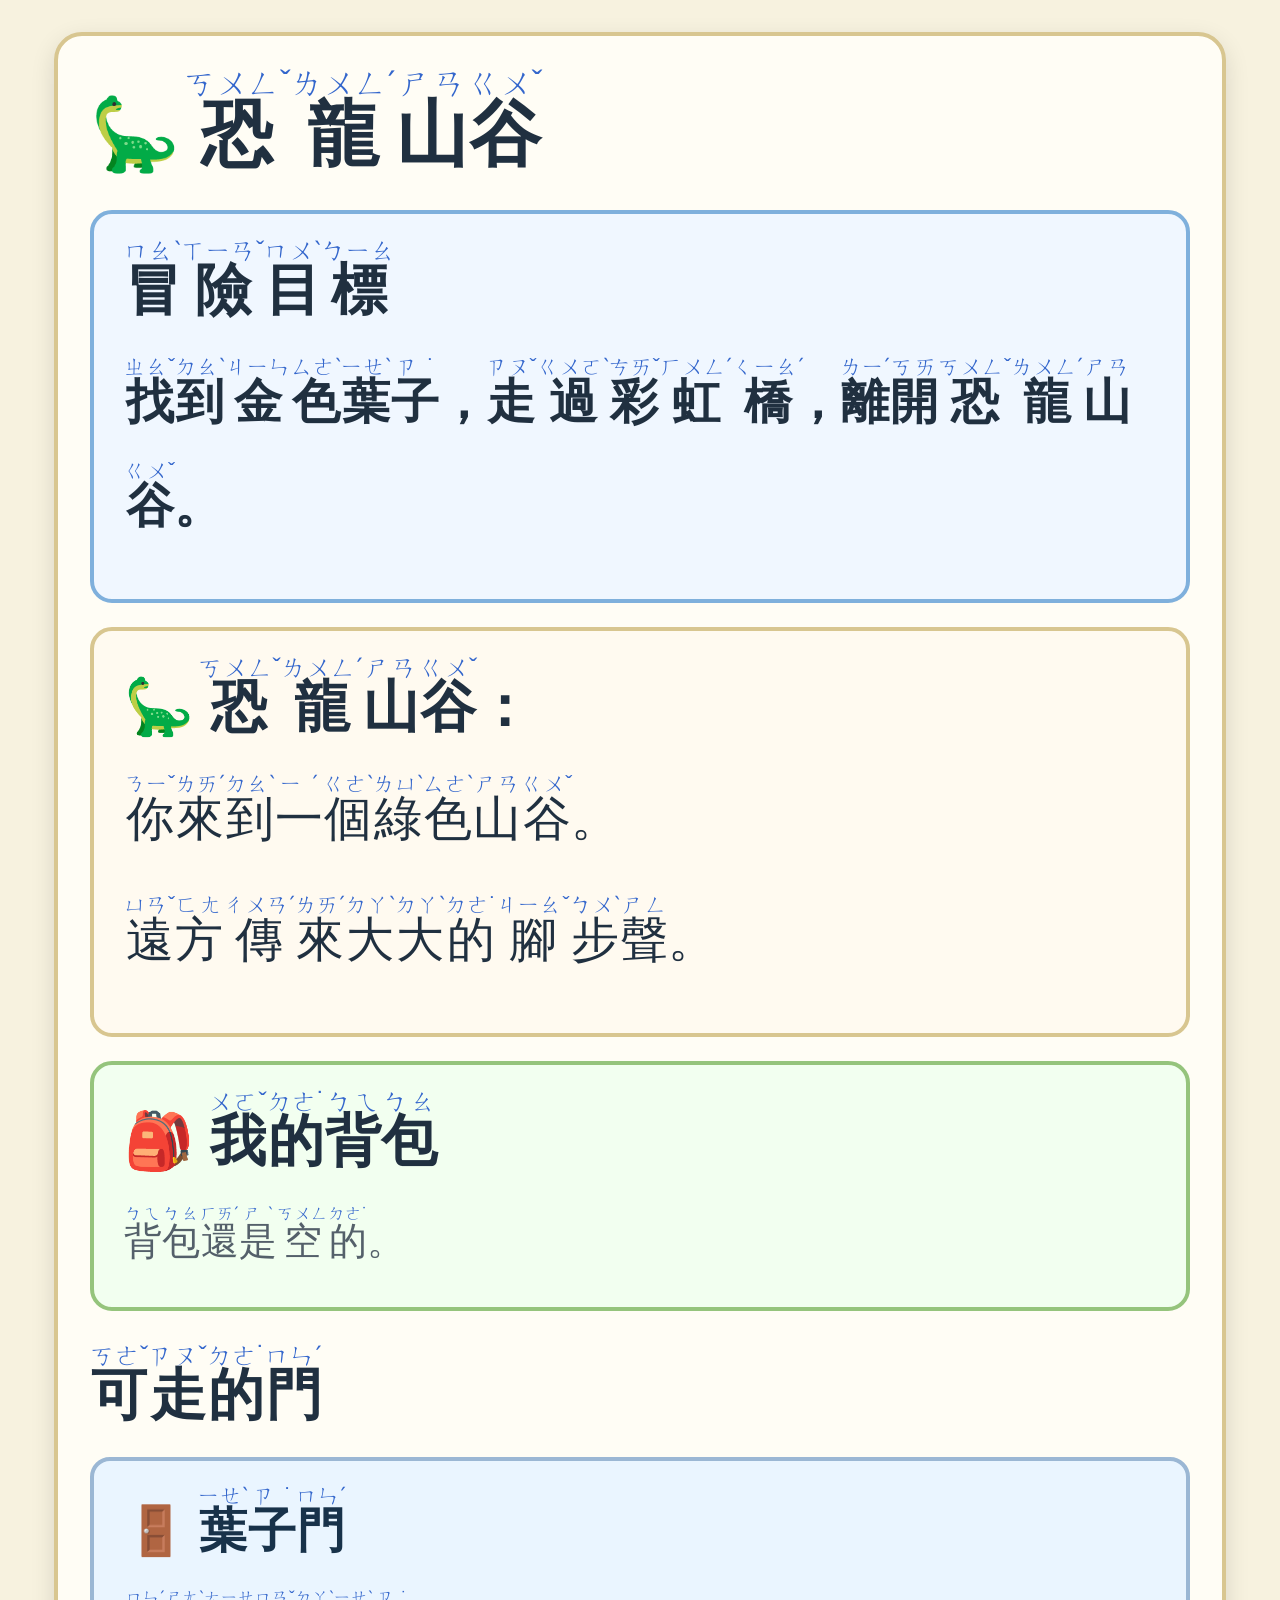
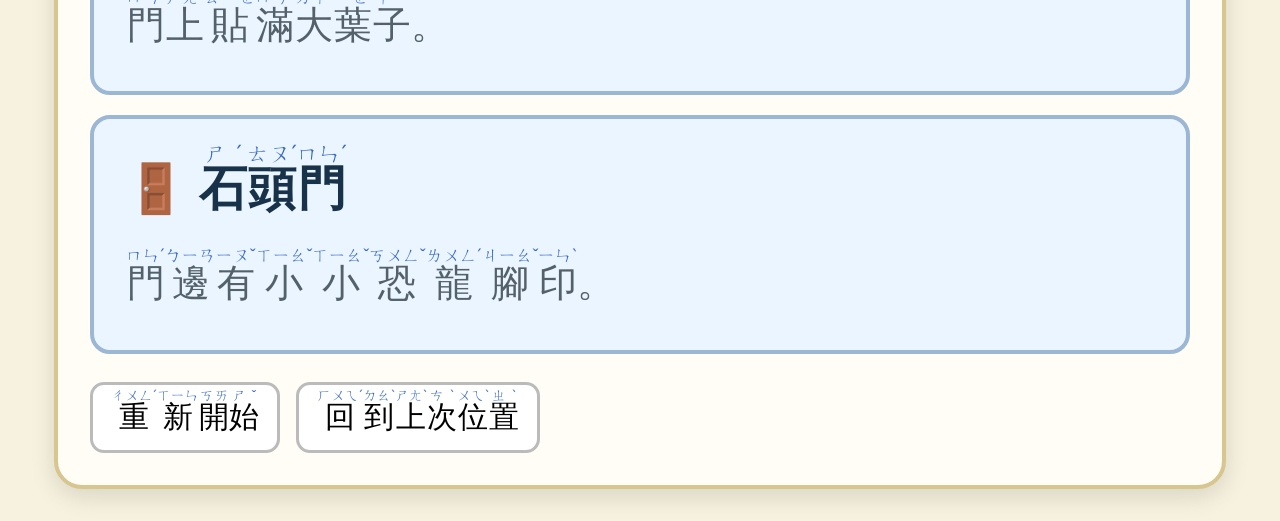
==== index.html @ f0348913 "Add first version of story book" ====
<!doctype html>
<html lang="zh-Hant-TW">
<head>
  <meta charset="utf-8">
  <meta name="viewport" content="width=device-width, initial-scale=1">
  <title>兒童注音冒險故事</title>
  <link rel="stylesheet" href="style.css">
</head>
<body>
  <main id="app" class="page" aria-live="polite"></main>
  <script src="story.js"></script>
  <script src="engine.js"></script>
</body>
</html>
---- style.css ----
:root {
  --bg: #f7f2df;
  --paper: #fffdf5;
  --border: #d8c690;
  --text: #203040;
  --door-bg: #eaf5ff;
  --door-border: #9bb7d4;
  --back-bg: #fff0d8;
  --back-border: #d9a85c;
  --rt: #3366cc;
}

html, body {
  margin: 0;
  padding: 0;
  min-height: 100%;
}

body {
  font-family: "Noto Sans TC", "Microsoft JhengHei", "PingFang TC", sans-serif;
  font-size: 48px;
  line-height: 2.15;
  background: var(--bg);
  color: var(--text);
  padding: 32px;
  box-sizing: border-box;
}

.page {
  max-width: 1100px;
  margin: 0 auto;
  background: var(--paper);
  border: 4px solid var(--border);
  border-radius: 28px;
  padding: 32px;
  box-shadow: 0 8px 24px rgba(0,0,0,.12);
}

h1 {
  font-size: 72px;
  line-height: 1.45;
  margin: 0 0 20px;
}

h2 {
  font-size: 56px;
  line-height: 1.5;
  margin: 32px 0 12px;
}

p {
  margin: 18px 0;
}

ruby {
  ruby-position: over;
}

rt {
  font-size: .45em;
  color: var(--rt);
  font-weight: 500;
  line-height: 1;
}

.door {
  display: block;
  font-size: 48px;
  line-height: 1.9;
  padding: 24px 32px;
  margin: 20px 0;
  border: 4px solid var(--door-border);
  border-radius: 20px;
  background: var(--door-bg);
  color: #18324a;
  text-decoration: none;
  cursor: pointer;
}

.door strong {
  font-weight: 700;
}

.door:hover,
.door:focus {
  outline: 6px solid rgba(60, 120, 180, .25);
}

.back {
  background: var(--back-bg);
  border-color: var(--back-border);
}

.small {
  font-size: 38px;
  color: #54606a;
}

.toolbar {
  display: flex;
  gap: 16px;
  flex-wrap: wrap;
  margin-top: 28px;
}

.tool-button {
  font-size: 30px;
  padding: 12px 18px;
  border-radius: 14px;
  border: 3px solid #bbb;
  background: #fff;
  cursor: pointer;
}

.ending {
  font-size: 54px;
  font-weight: 700;
  color: #7a4f00;
}

@media (max-width: 700px) {
  body {
    font-size: 34px;
    padding: 14px;
  }
  .page {
    padding: 20px;
    border-radius: 20px;
  }
  h1 {
    font-size: 48px;
  }
  h2 {
    font-size: 40px;
  }
  .door {
    font-size: 34px;
    padding: 18px 20px;
  }
  .small {
    font-size: 28px;
  }
}


.content-box {
  border: 4px solid #d8c690;
  border-radius: 22px;
  padding: 24px 30px;
  margin: 24px 0;
  background: #fffaf0;
}

.content-box h2 {
  margin-top: 0;
}

.description-box {
  background: #fffaf0;
  border-color: #d8c690;
}

.bag-box {
  background: #f2fff0;
  border-color: #95c47c;
}

.bag-box p {
  margin-bottom: 0;
}


.content-box {
  border: 4px solid #d8c690;
  border-radius: 22px;
  padding: 24px 30px;
  margin: 24px 0;
  background: #fffaf0;
}

.content-box h2 {
  margin-top: 0;
}

.description-box {
  background: #fffaf0;
  border-color: #d8c690;
}

.bag-box {
  background: #f2fff0;
  border-color: #95c47c;
}

.bag-box p {
  margin-bottom: 0;
}

.content-box {
  border: 4px solid #d8c690;
  border-radius: 22px;
  padding: 24px 30px;
  margin: 24px 0;
  background: #fffaf0;
}

.content-box h2 {
  margin-top: 0;
}

.description-box {
  background: #fffaf0;
  border-color: #d8c690;
}

.goal-box {
  background: #f0f7ff;
  border-color: #7fb0dc;
}

.goal-box p {
  font-weight: 700;
}

.bag-box {
  background: #f2fff0;
  border-color: #95c47c;
}

.bag-box p {
  margin-bottom: 0;
}
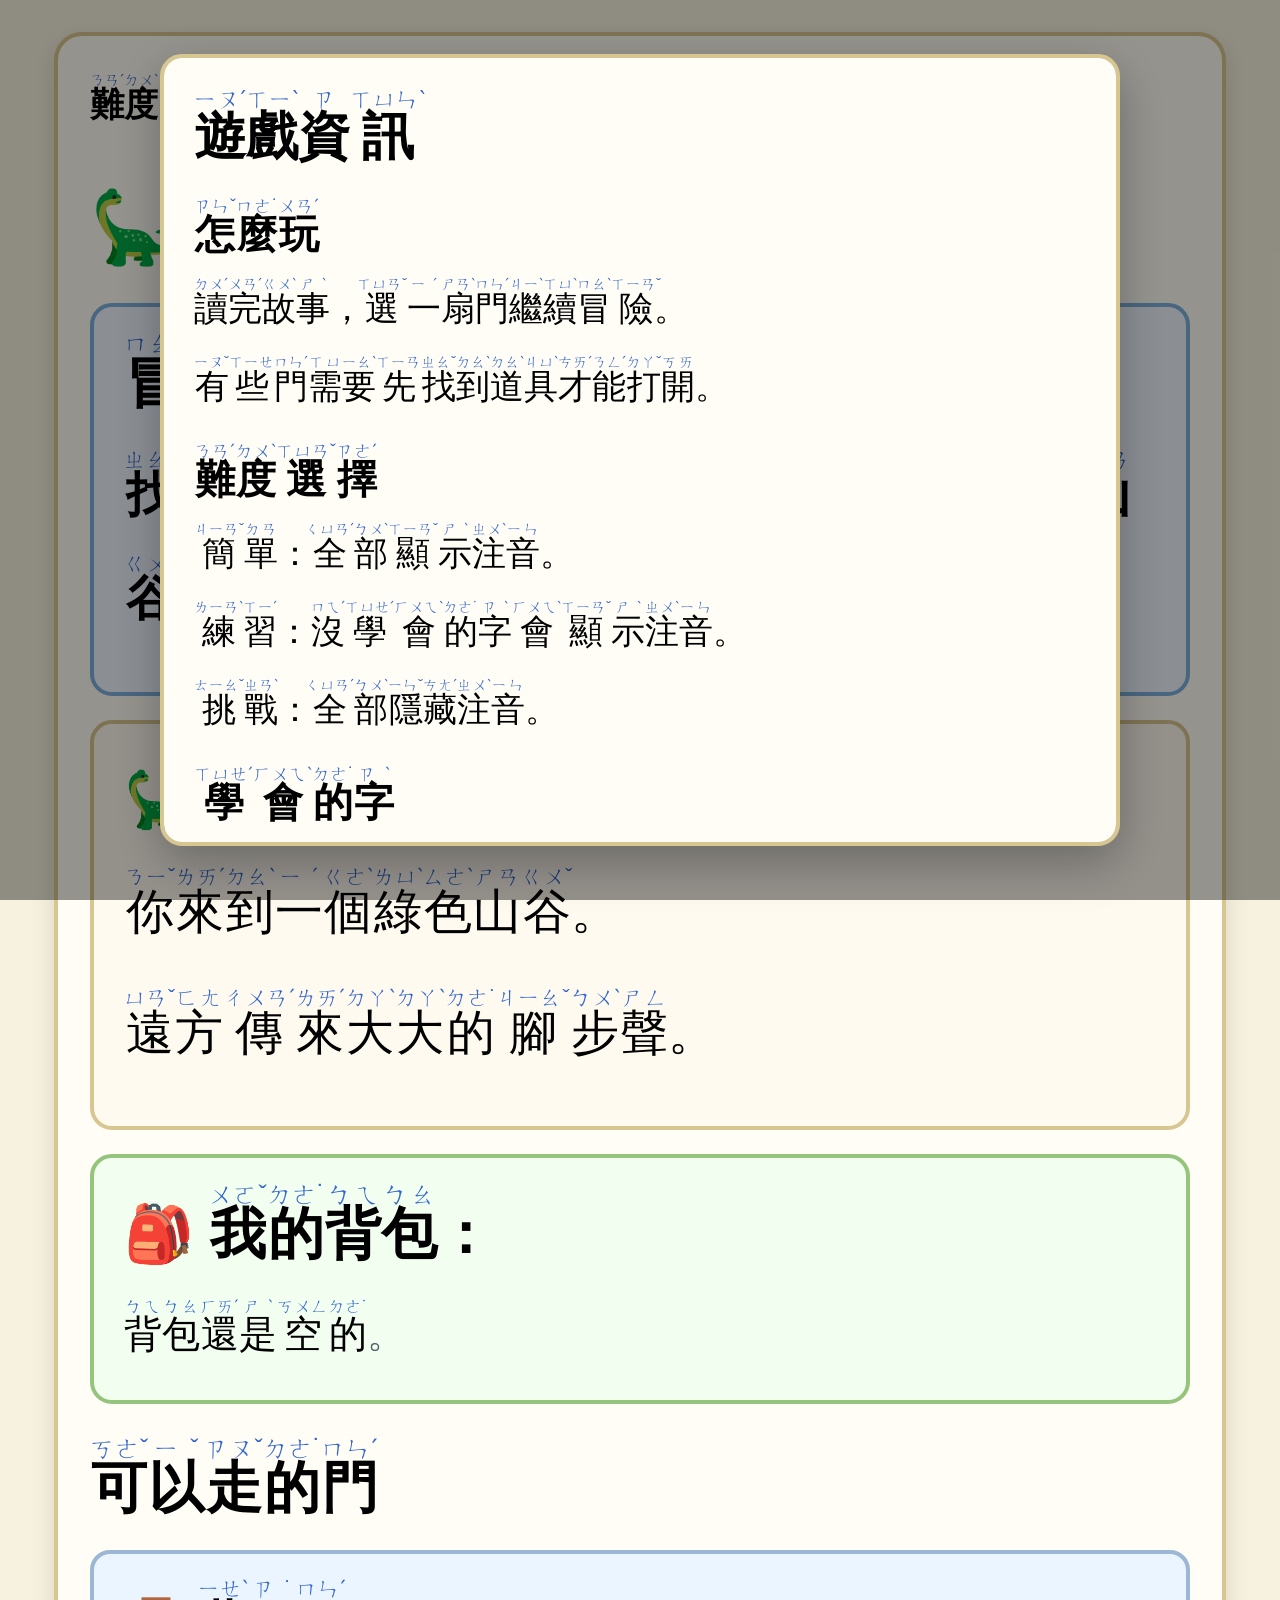
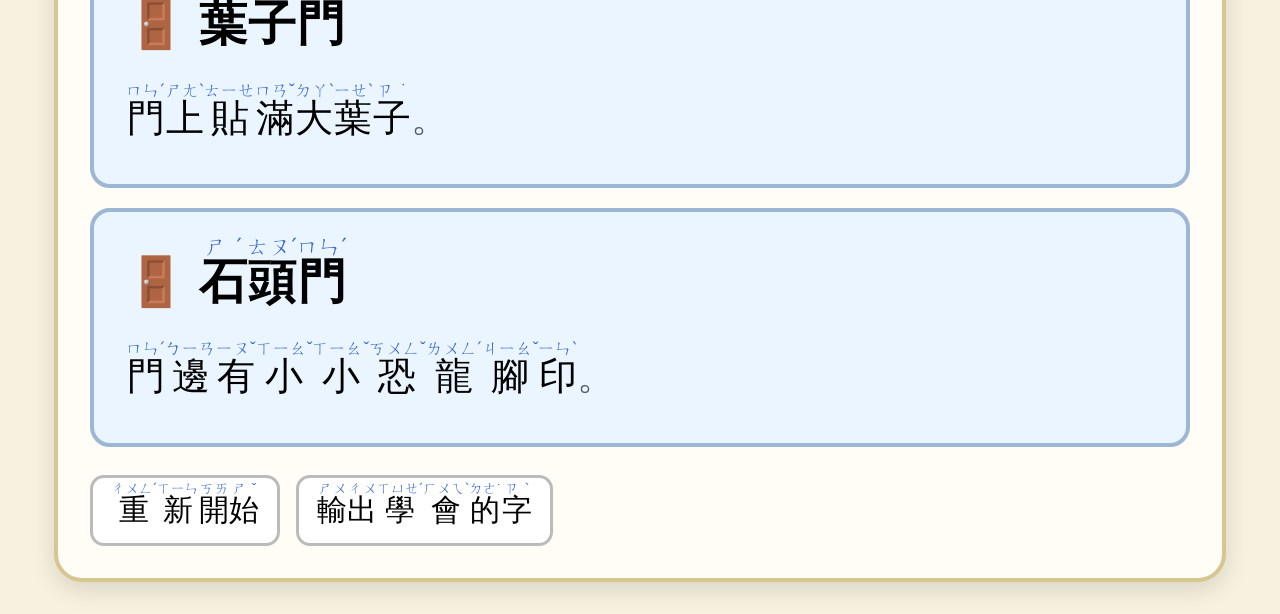
==== commit 2bc7f315: "Add game info" ====
--- a/index.html
+++ b/index.html
@@ -9,6 +9,7 @@
 <body>
   <main id="app" class="page" aria-live="polite"></main>
   <script src="story.js"></script>
+  <script src="game-info.js"></script>
   <script src="engine.js"></script>
 </body>
 </html>
--- a/style.css
+++ b/style.css
@@ -3,7 +3,7 @@
   --bg: #f7f2df;
   --paper: #fffdf5;
   --border: #d8c690;
-  --text: #203040;
+  --text: #000;
   --door-bg: #eaf5ff;
   --door-border: #9bb7d4;
   --back-bg: #fff0d8;
@@ -113,6 +113,91 @@
   cursor: pointer;
 }
 
+.page-header {
+  margin-bottom: 20px;
+}
+
+.difficulty-control {
+  display: flex;
+  align-items: center;
+  gap: 12px;
+  flex-wrap: wrap;
+  margin: 0;
+}
+
+.difficulty-label {
+  font-size: 34px;
+  font-weight: 700;
+}
+
+.difficulty-button.active {
+  border-color: #146b3a;
+  background: #e7f7ed;
+  color: #146b3a;
+  font-weight: 700;
+}
+
+.primary-button {
+  border-color: #146b3a;
+  background: #146b3a;
+  color: #fff;
+}
+
+.game-info-overlay {
+  position: fixed;
+  inset: 0;
+  z-index: 20;
+  display: flex;
+  align-items: center;
+  justify-content: center;
+  padding: 24px;
+  background: rgba(0, 0, 0, .42);
+  box-sizing: border-box;
+}
+
+.game-info-dialog {
+  width: min(960px, 100%);
+  max-height: min(88vh, 980px);
+  overflow: auto;
+  box-sizing: border-box;
+  padding: 30px;
+  border: 4px solid var(--border);
+  border-radius: 22px;
+  background: var(--paper);
+  box-shadow: 0 16px 48px rgba(0, 0, 0, .28);
+}
+
+.game-info-dialog h2 {
+  margin-top: 0;
+  font-size: 52px;
+}
+
+.game-info-section {
+  margin: 22px 0;
+}
+
+.game-info-section h3 {
+  margin: 0 0 8px;
+  font-size: 40px;
+  line-height: 1.5;
+}
+
+.game-info-section p {
+  margin: 10px 0;
+  font-size: 34px;
+  line-height: 2;
+}
+
+.game-info-dialog .difficulty-control {
+  margin-top: 24px;
+}
+
+.game-info-actions {
+  display: flex;
+  justify-content: flex-end;
+  margin-top: 24px;
+}
+
 .ending {
   font-size: 54px;
   font-weight: 700;
@@ -140,6 +225,34 @@
   }
   .small {
     font-size: 28px;
+  }
+  .difficulty-label,
+  .tool-button {
+    font-size: 26px;
+  }
+  .game-info-overlay {
+    align-items: stretch;
+    padding: 10px;
+  }
+  .game-info-dialog {
+    max-height: none;
+    padding: 18px;
+    border-radius: 18px;
+  }
+  .game-info-dialog h2 {
+    font-size: 40px;
+  }
+  .game-info-section h3 {
+    font-size: 32px;
+  }
+  .game-info-section p {
+    font-size: 28px;
+  }
+  .game-info-actions {
+    justify-content: stretch;
+  }
+  .game-info-actions .tool-button {
+    width: 100%;
   }
 }
 
@@ -170,6 +283,26 @@
   margin-bottom: 0;
 }
 
+.story-text {
+  color: var(--text);
+  border-radius: 6px;
+  transition: background-color .15s ease, color .15s ease;
+}
+
+.learnable-text {
+  cursor: pointer;
+}
+
+.learnable-text:hover {
+  background: rgba(31, 122, 68, .12);
+}
+
+.learned-text,
+.learned-text rt {
+  color: #146b3a;
+  font-weight: 700;
+}
+
 
 .content-box {
   border: 4px solid #d8c690;
@@ -231,4 +364,3 @@
 .bag-box p {
   margin-bottom: 0;
 }
-
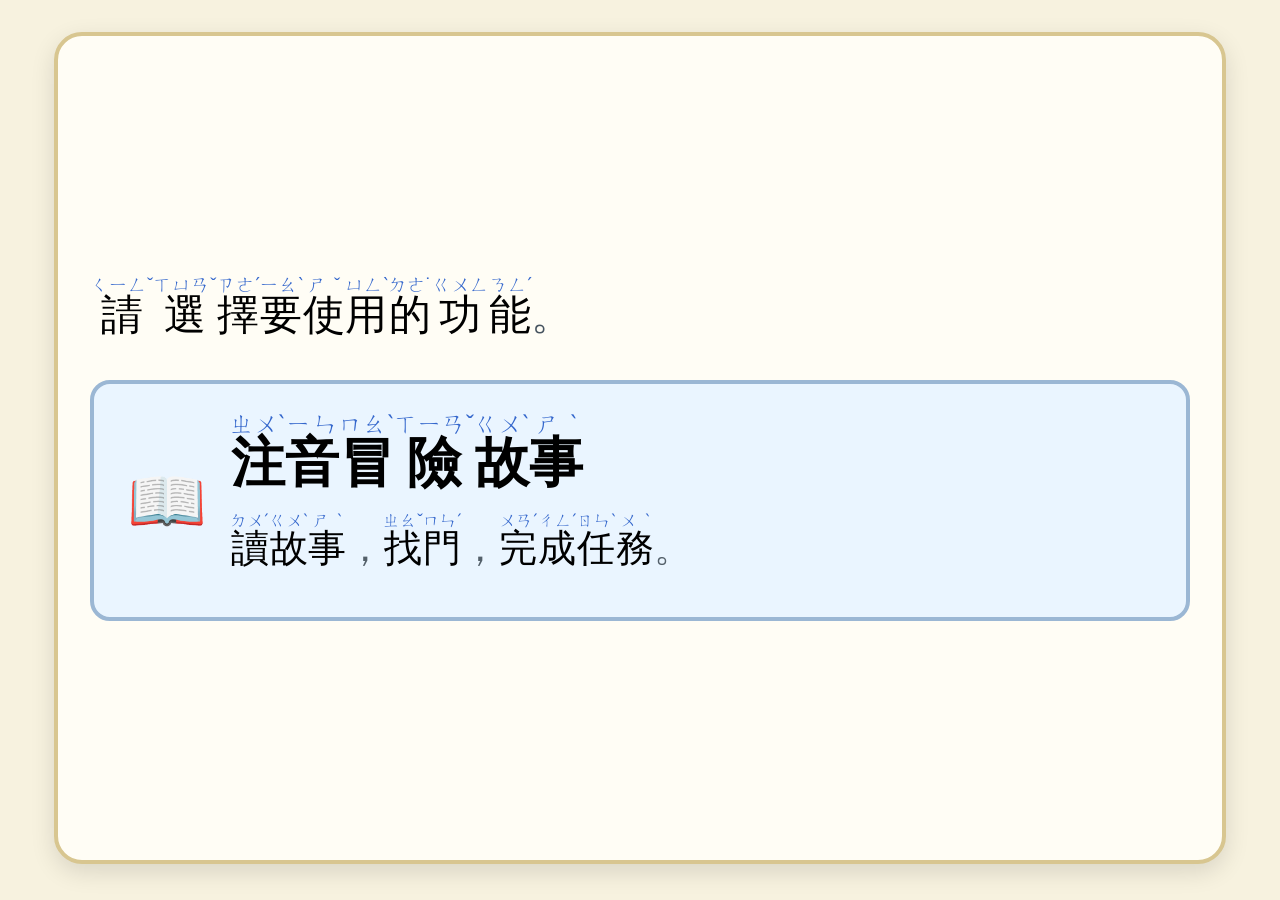
==== commit 1a0b69b5: "move advanture game as a sub feature" ====
--- a/index.html
+++ b/index.html
@@ -3,7 +3,7 @@
 <head>
   <meta charset="utf-8">
   <meta name="viewport" content="width=device-width, initial-scale=1">
-  <title>兒童注音冒險故事</title>
+  <title>兒童學習遊戲</title>
   <link rel="stylesheet" href="style.css">
 </head>
 <body>
--- a/style.css
+++ b/style.css
@@ -113,6 +113,60 @@
   cursor: pointer;
 }
 
+.home-screen {
+  min-height: min(760px, calc(100vh - 140px));
+  display: flex;
+  flex-direction: column;
+  justify-content: center;
+}
+
+.home-subtitle {
+  margin: 0 0 28px;
+  font-size: 42px;
+  line-height: 1.8;
+  color: #46535f;
+}
+
+.game-menu {
+  display: grid;
+  gap: 18px;
+}
+
+.game-entry {
+  display: flex;
+  align-items: center;
+  gap: 22px;
+  padding: 28px 32px;
+  border: 4px solid var(--door-border);
+  border-radius: 20px;
+  background: var(--door-bg);
+  color: #18324a;
+  text-decoration: none;
+  cursor: pointer;
+}
+
+.game-entry:hover,
+.game-entry:focus {
+  outline: 6px solid rgba(60, 120, 180, .25);
+}
+
+.game-entry-icon {
+  flex: 0 0 82px;
+  font-size: 64px;
+  line-height: 1;
+  text-align: center;
+}
+
+.game-entry-copy {
+  display: grid;
+  gap: 6px;
+}
+
+.game-entry-copy strong {
+  font-size: 54px;
+  line-height: 1.45;
+}
+
 .page-header {
   margin-bottom: 20px;
 }
@@ -223,6 +277,24 @@
     font-size: 34px;
     padding: 18px 20px;
   }
+  .home-screen {
+    min-height: calc(100vh - 84px);
+  }
+  .home-subtitle {
+    font-size: 30px;
+  }
+  .game-entry {
+    align-items: flex-start;
+    gap: 14px;
+    padding: 20px;
+  }
+  .game-entry-icon {
+    flex-basis: 48px;
+    font-size: 40px;
+  }
+  .game-entry-copy strong {
+    font-size: 36px;
+  }
   .small {
     font-size: 28px;
   }
@@ -297,6 +369,10 @@
   background: rgba(31, 122, 68, .12);
 }
 
+.zhuyin-hidden rt {
+  display: none;
+}
+
 .learned-text,
 .learned-text rt {
   color: #146b3a;
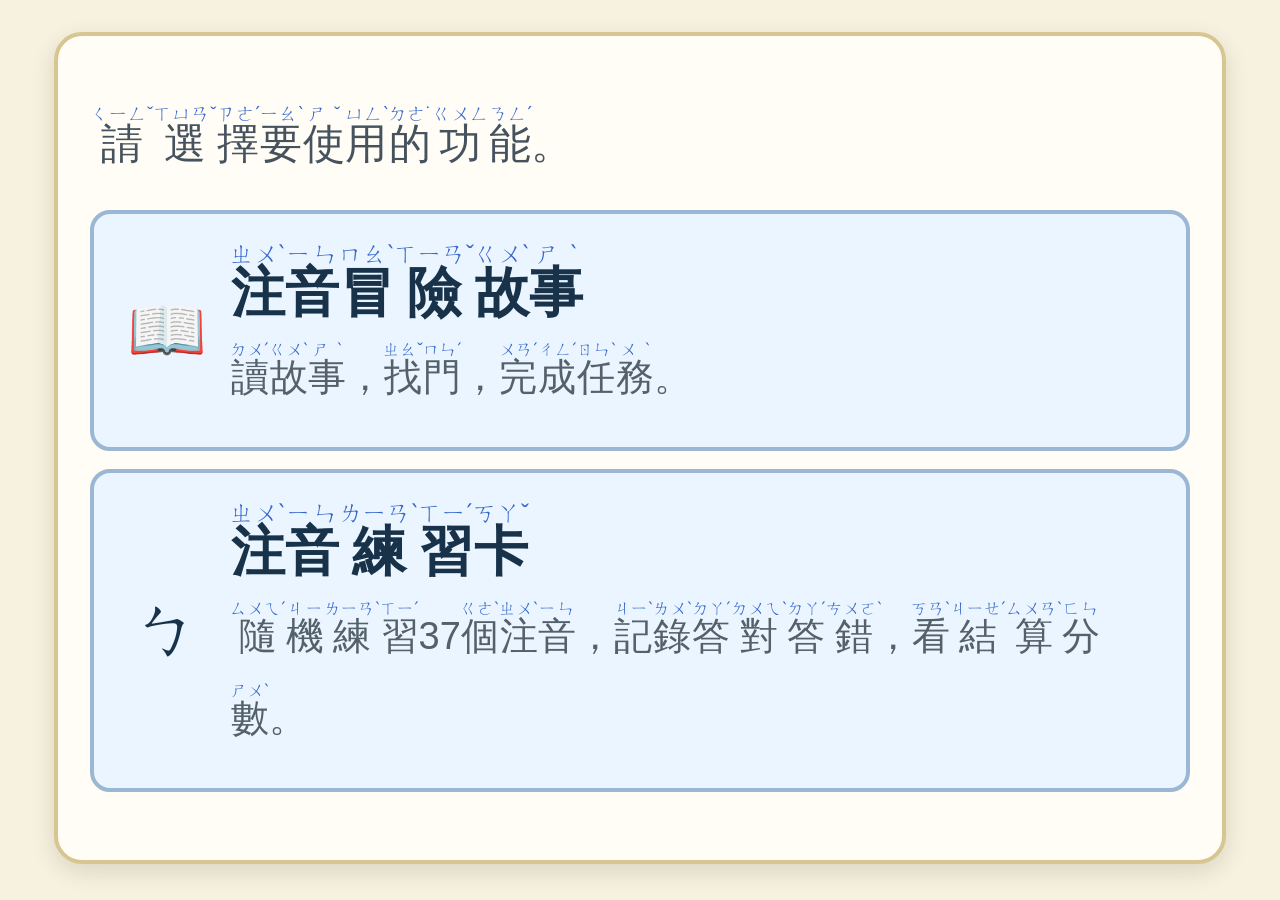
==== commit 53fdbfaf: "move advanture feature into dedicated folder" ====
--- a/index.html
+++ b/index.html
@@ -7,9 +7,28 @@
   <link rel="stylesheet" href="style.css">
 </head>
 <body>
-  <main id="app" class="page" aria-live="polite"></main>
-  <script src="story.js"></script>
-  <script src="game-info.js"></script>
-  <script src="engine.js"></script>
+  <main class="page" aria-label="功能選單">
+    <section class="home-screen">
+      <p class="home-subtitle">
+        <ruby>請<rt>ㄑㄧㄥˇ</rt></ruby><ruby>選<rt>ㄒㄩㄢˇ</rt></ruby><ruby>擇<rt>ㄗㄜˊ</rt></ruby><ruby>要<rt>ㄧㄠˋ</rt></ruby><ruby>使<rt>ㄕˇ</rt></ruby><ruby>用<rt>ㄩㄥˋ</rt></ruby><ruby>的<rt>ㄉㄜ˙</rt></ruby><ruby>功<rt>ㄍㄨㄥ</rt></ruby><ruby>能<rt>ㄋㄥˊ</rt></ruby>。
+      </p>
+      <div class="game-menu">
+        <a class="game-entry" href="ZhuyinAdventure/index.html">
+          <span class="game-entry-icon" aria-hidden="true">📖</span>
+          <span class="game-entry-copy">
+            <strong><ruby>注<rt>ㄓㄨˋ</rt></ruby><ruby>音<rt>ㄧㄣ</rt></ruby><ruby>冒<rt>ㄇㄠˋ</rt></ruby><ruby>險<rt>ㄒㄧㄢˇ</rt></ruby><ruby>故<rt>ㄍㄨˋ</rt></ruby><ruby>事<rt>ㄕˋ</rt></ruby></strong>
+            <span class="small"><ruby>讀<rt>ㄉㄨˊ</rt></ruby><ruby>故<rt>ㄍㄨˋ</rt></ruby><ruby>事<rt>ㄕˋ</rt></ruby>，<ruby>找<rt>ㄓㄠˇ</rt></ruby><ruby>門<rt>ㄇㄣˊ</rt></ruby>，<ruby>完<rt>ㄨㄢˊ</rt></ruby><ruby>成<rt>ㄔㄥˊ</rt></ruby><ruby>任<rt>ㄖㄣˋ</rt></ruby><ruby>務<rt>ㄨˋ</rt></ruby>。</span>
+          </span>
+        </a>
+        <a class="game-entry" href="ZhuYingFlashCard/index.html">
+          <span class="game-entry-icon" aria-hidden="true">ㄅ</span>
+          <span class="game-entry-copy">
+            <strong><ruby>注<rt>ㄓㄨˋ</rt></ruby><ruby>音<rt>ㄧㄣ</rt></ruby><ruby>練<rt>ㄌㄧㄢˋ</rt></ruby><ruby>習<rt>ㄒㄧˊ</rt></ruby><ruby>卡<rt>ㄎㄚˇ</rt></ruby></strong>
+            <span class="small"><ruby>隨<rt>ㄙㄨㄟˊ</rt></ruby><ruby>機<rt>ㄐㄧ</rt></ruby><ruby>練<rt>ㄌㄧㄢˋ</rt></ruby><ruby>習<rt>ㄒㄧˊ</rt></ruby>37<ruby>個<rt>ㄍㄜˋ</rt></ruby><ruby>注<rt>ㄓㄨˋ</rt></ruby><ruby>音<rt>ㄧㄣ</rt></ruby>，<ruby>記<rt>ㄐㄧˋ</rt></ruby><ruby>錄<rt>ㄌㄨˋ</rt></ruby><ruby>答<rt>ㄉㄚˊ</rt></ruby><ruby>對<rt>ㄉㄨㄟˋ</rt></ruby><ruby>答<rt>ㄉㄚˊ</rt></ruby><ruby>錯<rt>ㄘㄨㄛˋ</rt></ruby>，<ruby>看<rt>ㄎㄢˋ</rt></ruby><ruby>結<rt>ㄐㄧㄝˊ</rt></ruby><ruby>算<rt>ㄙㄨㄢˋ</rt></ruby><ruby>分<rt>ㄈㄣ</rt></ruby><ruby>數<rt>ㄕㄨˋ</rt></ruby>。</span>
+          </span>
+        </a>
+      </div>
+    </section>
+  </main>
 </body>
 </html>
--- a/style.css
+++ b/style.css
@@ -1,56 +1,38 @@
-
 :root {
   --bg: #f7f2df;
   --paper: #fffdf5;
   --border: #d8c690;
   --text: #000;
-  --door-bg: #eaf5ff;
-  --door-border: #9bb7d4;
-  --back-bg: #fff0d8;
-  --back-border: #d9a85c;
+  --entry-bg: #eaf5ff;
+  --entry-border: #9bb7d4;
   --rt: #3366cc;
 }
 
-html, body {
+html,
+body {
   margin: 0;
   padding: 0;
   min-height: 100%;
 }
 
 body {
+  box-sizing: border-box;
+  padding: 32px;
+  background: var(--bg);
+  color: var(--text);
   font-family: "Noto Sans TC", "Microsoft JhengHei", "PingFang TC", sans-serif;
   font-size: 48px;
   line-height: 2.15;
-  background: var(--bg);
-  color: var(--text);
-  padding: 32px;
-  box-sizing: border-box;
 }
 
 .page {
   max-width: 1100px;
   margin: 0 auto;
-  background: var(--paper);
+  padding: 32px;
   border: 4px solid var(--border);
   border-radius: 28px;
-  padding: 32px;
-  box-shadow: 0 8px 24px rgba(0,0,0,.12);
-}
-
-h1 {
-  font-size: 72px;
-  line-height: 1.45;
-  margin: 0 0 20px;
-}
-
-h2 {
-  font-size: 56px;
-  line-height: 1.5;
-  margin: 32px 0 12px;
-}
-
-p {
-  margin: 18px 0;
+  background: var(--paper);
+  box-shadow: 0 8px 24px rgba(0, 0, 0, .12);
 }
 
 ruby {
@@ -58,59 +40,10 @@
 }
 
 rt {
+  color: var(--rt);
   font-size: .45em;
-  color: var(--rt);
   font-weight: 500;
   line-height: 1;
-}
-
-.door {
-  display: block;
-  font-size: 48px;
-  line-height: 1.9;
-  padding: 24px 32px;
-  margin: 20px 0;
-  border: 4px solid var(--door-border);
-  border-radius: 20px;
-  background: var(--door-bg);
-  color: #18324a;
-  text-decoration: none;
-  cursor: pointer;
-}
-
-.door strong {
-  font-weight: 700;
-}
-
-.door:hover,
-.door:focus {
-  outline: 6px solid rgba(60, 120, 180, .25);
-}
-
-.back {
-  background: var(--back-bg);
-  border-color: var(--back-border);
-}
-
-.small {
-  font-size: 38px;
-  color: #54606a;
-}
-
-.toolbar {
-  display: flex;
-  gap: 16px;
-  flex-wrap: wrap;
-  margin-top: 28px;
-}
-
-.tool-button {
-  font-size: 30px;
-  padding: 12px 18px;
-  border-radius: 14px;
-  border: 3px solid #bbb;
-  background: #fff;
-  cursor: pointer;
 }
 
 .home-screen {
@@ -122,9 +55,9 @@
 
 .home-subtitle {
   margin: 0 0 28px;
+  color: #46535f;
   font-size: 42px;
   line-height: 1.8;
-  color: #46535f;
 }
 
 .game-menu {
@@ -137,9 +70,9 @@
   align-items: center;
   gap: 22px;
   padding: 28px 32px;
-  border: 4px solid var(--door-border);
+  border: 4px solid var(--entry-border);
   border-radius: 20px;
-  background: var(--door-bg);
+  background: var(--entry-bg);
   color: #18324a;
   text-decoration: none;
   cursor: pointer;
@@ -167,276 +100,46 @@
   line-height: 1.45;
 }
 
-.page-header {
-  margin-bottom: 20px;
-}
-
-.difficulty-control {
-  display: flex;
-  align-items: center;
-  gap: 12px;
-  flex-wrap: wrap;
-  margin: 0;
-}
-
-.difficulty-label {
-  font-size: 34px;
-  font-weight: 700;
-}
-
-.difficulty-button.active {
-  border-color: #146b3a;
-  background: #e7f7ed;
-  color: #146b3a;
-  font-weight: 700;
-}
-
-.primary-button {
-  border-color: #146b3a;
-  background: #146b3a;
-  color: #fff;
-}
-
-.game-info-overlay {
-  position: fixed;
-  inset: 0;
-  z-index: 20;
-  display: flex;
-  align-items: center;
-  justify-content: center;
-  padding: 24px;
-  background: rgba(0, 0, 0, .42);
-  box-sizing: border-box;
-}
-
-.game-info-dialog {
-  width: min(960px, 100%);
-  max-height: min(88vh, 980px);
-  overflow: auto;
-  box-sizing: border-box;
-  padding: 30px;
-  border: 4px solid var(--border);
-  border-radius: 22px;
-  background: var(--paper);
-  box-shadow: 0 16px 48px rgba(0, 0, 0, .28);
-}
-
-.game-info-dialog h2 {
-  margin-top: 0;
-  font-size: 52px;
-}
-
-.game-info-section {
-  margin: 22px 0;
-}
-
-.game-info-section h3 {
-  margin: 0 0 8px;
-  font-size: 40px;
-  line-height: 1.5;
-}
-
-.game-info-section p {
-  margin: 10px 0;
-  font-size: 34px;
-  line-height: 2;
-}
-
-.game-info-dialog .difficulty-control {
-  margin-top: 24px;
-}
-
-.game-info-actions {
-  display: flex;
-  justify-content: flex-end;
-  margin-top: 24px;
-}
-
-.ending {
-  font-size: 54px;
-  font-weight: 700;
-  color: #7a4f00;
+.small {
+  color: #54606a;
+  font-size: 38px;
 }
 
 @media (max-width: 700px) {
   body {
+    padding: 14px;
     font-size: 34px;
-    padding: 14px;
   }
+
   .page {
     padding: 20px;
     border-radius: 20px;
   }
-  h1 {
-    font-size: 48px;
-  }
-  h2 {
-    font-size: 40px;
-  }
-  .door {
-    font-size: 34px;
-    padding: 18px 20px;
-  }
+
   .home-screen {
     min-height: calc(100vh - 84px);
   }
+
   .home-subtitle {
     font-size: 30px;
   }
+
   .game-entry {
     align-items: flex-start;
     gap: 14px;
     padding: 20px;
   }
+
   .game-entry-icon {
     flex-basis: 48px;
     font-size: 40px;
   }
+
   .game-entry-copy strong {
     font-size: 36px;
   }
+
   .small {
     font-size: 28px;
   }
-  .difficulty-label,
-  .tool-button {
-    font-size: 26px;
-  }
-  .game-info-overlay {
-    align-items: stretch;
-    padding: 10px;
-  }
-  .game-info-dialog {
-    max-height: none;
-    padding: 18px;
-    border-radius: 18px;
-  }
-  .game-info-dialog h2 {
-    font-size: 40px;
-  }
-  .game-info-section h3 {
-    font-size: 32px;
-  }
-  .game-info-section p {
-    font-size: 28px;
-  }
-  .game-info-actions {
-    justify-content: stretch;
-  }
-  .game-info-actions .tool-button {
-    width: 100%;
-  }
 }
-
-
-.content-box {
-  border: 4px solid #d8c690;
-  border-radius: 22px;
-  padding: 24px 30px;
-  margin: 24px 0;
-  background: #fffaf0;
-}
-
-.content-box h2 {
-  margin-top: 0;
-}
-
-.description-box {
-  background: #fffaf0;
-  border-color: #d8c690;
-}
-
-.bag-box {
-  background: #f2fff0;
-  border-color: #95c47c;
-}
-
-.bag-box p {
-  margin-bottom: 0;
-}
-
-.story-text {
-  color: var(--text);
-  border-radius: 6px;
-  transition: background-color .15s ease, color .15s ease;
-}
-
-.learnable-text {
-  cursor: pointer;
-}
-
-.learnable-text:hover {
-  background: rgba(31, 122, 68, .12);
-}
-
-.zhuyin-hidden rt {
-  display: none;
-}
-
-.learned-text,
-.learned-text rt {
-  color: #146b3a;
-  font-weight: 700;
-}
-
-
-.content-box {
-  border: 4px solid #d8c690;
-  border-radius: 22px;
-  padding: 24px 30px;
-  margin: 24px 0;
-  background: #fffaf0;
-}
-
-.content-box h2 {
-  margin-top: 0;
-}
-
-.description-box {
-  background: #fffaf0;
-  border-color: #d8c690;
-}
-
-.bag-box {
-  background: #f2fff0;
-  border-color: #95c47c;
-}
-
-.bag-box p {
-  margin-bottom: 0;
-}
-
-.content-box {
-  border: 4px solid #d8c690;
-  border-radius: 22px;
-  padding: 24px 30px;
-  margin: 24px 0;
-  background: #fffaf0;
-}
-
-.content-box h2 {
-  margin-top: 0;
-}
-
-.description-box {
-  background: #fffaf0;
-  border-color: #d8c690;
-}
-
-.goal-box {
-  background: #f0f7ff;
-  border-color: #7fb0dc;
-}
-
-.goal-box p {
-  font-weight: 700;
-}
-
-.bag-box {
-  background: #f2fff0;
-  border-color: #95c47c;
-}
-
-.bag-box p {
-  margin-bottom: 0;
-}
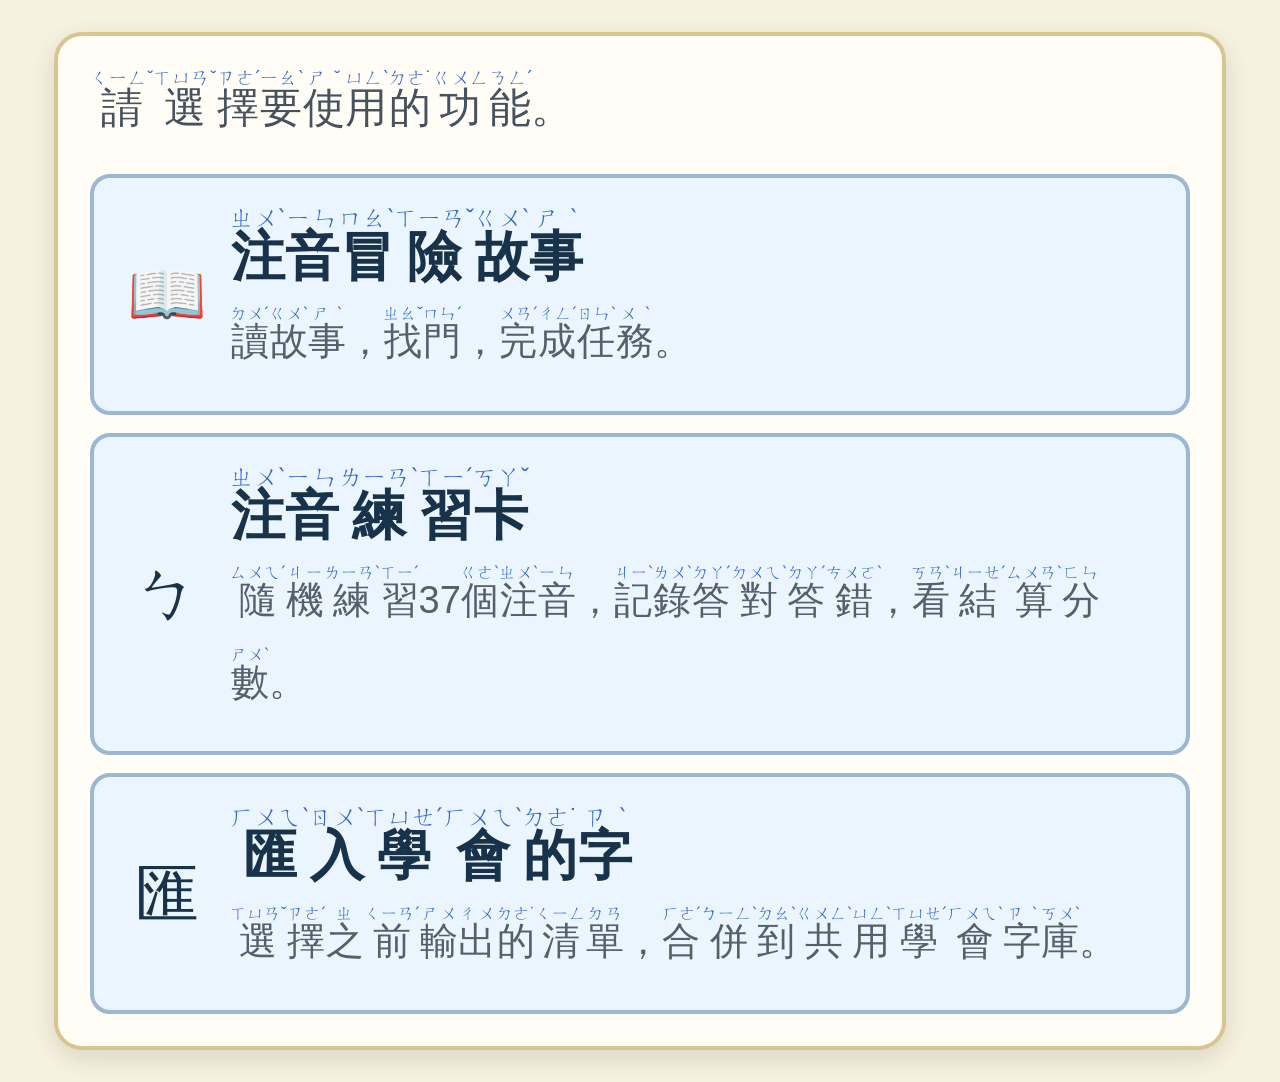
==== commit 8971437e: "add import learned text feature" ====
--- a/index.html
+++ b/index.html
@@ -27,8 +27,16 @@
             <span class="small"><ruby>隨<rt>ㄙㄨㄟˊ</rt></ruby><ruby>機<rt>ㄐㄧ</rt></ruby><ruby>練<rt>ㄌㄧㄢˋ</rt></ruby><ruby>習<rt>ㄒㄧˊ</rt></ruby>37<ruby>個<rt>ㄍㄜˋ</rt></ruby><ruby>注<rt>ㄓㄨˋ</rt></ruby><ruby>音<rt>ㄧㄣ</rt></ruby>，<ruby>記<rt>ㄐㄧˋ</rt></ruby><ruby>錄<rt>ㄌㄨˋ</rt></ruby><ruby>答<rt>ㄉㄚˊ</rt></ruby><ruby>對<rt>ㄉㄨㄟˋ</rt></ruby><ruby>答<rt>ㄉㄚˊ</rt></ruby><ruby>錯<rt>ㄘㄨㄛˋ</rt></ruby>，<ruby>看<rt>ㄎㄢˋ</rt></ruby><ruby>結<rt>ㄐㄧㄝˊ</rt></ruby><ruby>算<rt>ㄙㄨㄢˋ</rt></ruby><ruby>分<rt>ㄈㄣ</rt></ruby><ruby>數<rt>ㄕㄨˋ</rt></ruby>。</span>
           </span>
         </a>
+        <button class="game-entry" id="import-learned" type="button">
+          <span class="game-entry-icon" aria-hidden="true">匯</span>
+          <span class="game-entry-copy">
+            <strong><ruby>匯<rt>ㄏㄨㄟˋ</rt></ruby><ruby>入<rt>ㄖㄨˋ</rt></ruby><ruby>學<rt>ㄒㄩㄝˊ</rt></ruby><ruby>會<rt>ㄏㄨㄟˋ</rt></ruby><ruby>的<rt>ㄉㄜ˙</rt></ruby><ruby>字<rt>ㄗˋ</rt></ruby></strong>
+            <span class="small"><ruby>選<rt>ㄒㄩㄢˇ</rt></ruby><ruby>擇<rt>ㄗㄜˊ</rt></ruby><ruby>之<rt>ㄓ</rt></ruby><ruby>前<rt>ㄑㄧㄢˊ</rt></ruby><ruby>輸<rt>ㄕㄨ</rt></ruby><ruby>出<rt>ㄔㄨ</rt></ruby><ruby>的<rt>ㄉㄜ˙</rt></ruby><ruby>清<rt>ㄑㄧㄥ</rt></ruby><ruby>單<rt>ㄉㄢ</rt></ruby>，<ruby>合<rt>ㄏㄜˊ</rt></ruby><ruby>併<rt>ㄅㄧㄥˋ</rt></ruby><ruby>到<rt>ㄉㄠˋ</rt></ruby><ruby>共<rt>ㄍㄨㄥˋ</rt></ruby><ruby>用<rt>ㄩㄥˋ</rt></ruby><ruby>學<rt>ㄒㄩㄝˊ</rt></ruby><ruby>會<rt>ㄏㄨㄟˋ</rt></ruby><ruby>字<rt>ㄗˋ</rt></ruby><ruby>庫<rt>ㄎㄨˋ</rt></ruby>。</span>
+          </span>
+        </button>
       </div>
     </section>
   </main>
+  <script src="home.js"></script>
 </body>
 </html>
--- a/style.css
+++ b/style.css
@@ -66,15 +66,19 @@
 }
 
 .game-entry {
+  box-sizing: border-box;
   display: flex;
   align-items: center;
+  width: 100%;
   gap: 22px;
   padding: 28px 32px;
   border: 4px solid var(--entry-border);
   border-radius: 20px;
   background: var(--entry-bg);
   color: #18324a;
+  font: inherit;
   text-decoration: none;
+  text-align: left;
   cursor: pointer;
 }
 
@@ -91,6 +95,7 @@
 }
 
 .game-entry-copy {
+  min-width: 0;
   display: grid;
   gap: 6px;
 }
@@ -103,6 +108,7 @@
 .small {
   color: #54606a;
   font-size: 38px;
+  overflow-wrap: anywhere;
 }
 
 @media (max-width: 700px) {
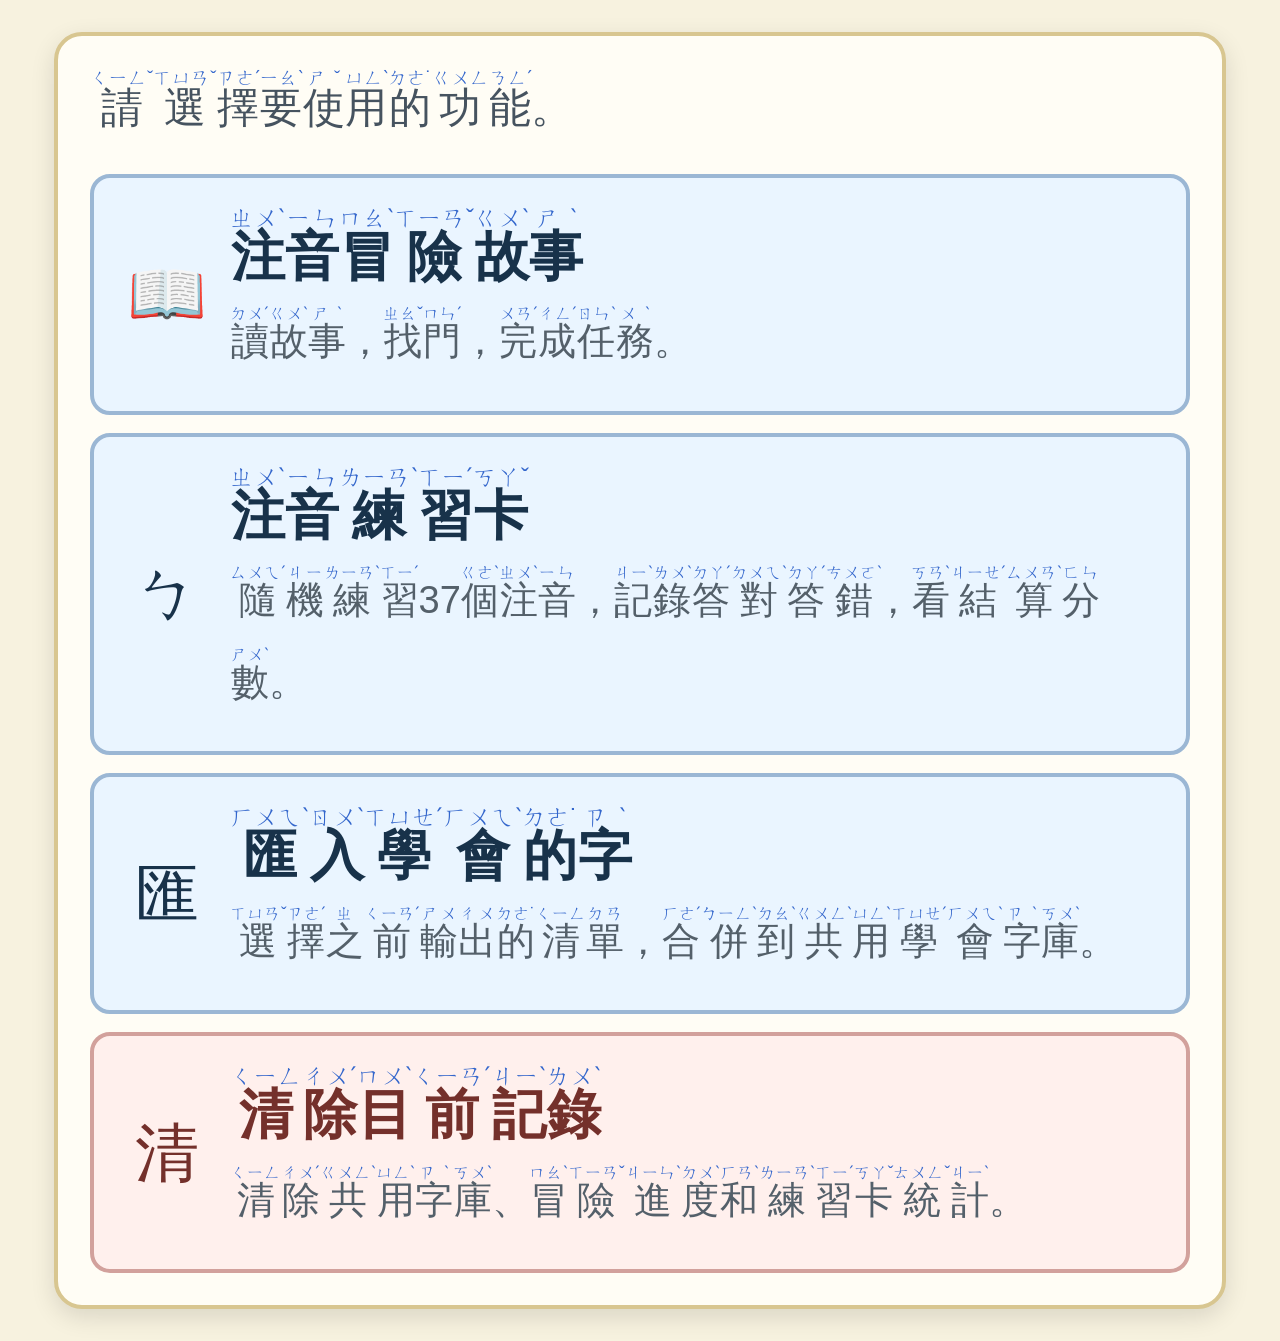
==== commit e56f4883: "add clear history feature" ====
--- a/index.html
+++ b/index.html
@@ -34,6 +34,13 @@
             <span class="small"><ruby>選<rt>ㄒㄩㄢˇ</rt></ruby><ruby>擇<rt>ㄗㄜˊ</rt></ruby><ruby>之<rt>ㄓ</rt></ruby><ruby>前<rt>ㄑㄧㄢˊ</rt></ruby><ruby>輸<rt>ㄕㄨ</rt></ruby><ruby>出<rt>ㄔㄨ</rt></ruby><ruby>的<rt>ㄉㄜ˙</rt></ruby><ruby>清<rt>ㄑㄧㄥ</rt></ruby><ruby>單<rt>ㄉㄢ</rt></ruby>，<ruby>合<rt>ㄏㄜˊ</rt></ruby><ruby>併<rt>ㄅㄧㄥˋ</rt></ruby><ruby>到<rt>ㄉㄠˋ</rt></ruby><ruby>共<rt>ㄍㄨㄥˋ</rt></ruby><ruby>用<rt>ㄩㄥˋ</rt></ruby><ruby>學<rt>ㄒㄩㄝˊ</rt></ruby><ruby>會<rt>ㄏㄨㄟˋ</rt></ruby><ruby>字<rt>ㄗˋ</rt></ruby><ruby>庫<rt>ㄎㄨˋ</rt></ruby>。</span>
           </span>
         </button>
+        <button class="game-entry danger-entry" id="clear-records" type="button">
+          <span class="game-entry-icon" aria-hidden="true">清</span>
+          <span class="game-entry-copy">
+            <strong><ruby>清<rt>ㄑㄧㄥ</rt></ruby><ruby>除<rt>ㄔㄨˊ</rt></ruby><ruby>目<rt>ㄇㄨˋ</rt></ruby><ruby>前<rt>ㄑㄧㄢˊ</rt></ruby><ruby>記<rt>ㄐㄧˋ</rt></ruby><ruby>錄<rt>ㄌㄨˋ</rt></ruby></strong>
+            <span class="small"><ruby>清<rt>ㄑㄧㄥ</rt></ruby><ruby>除<rt>ㄔㄨˊ</rt></ruby><ruby>共<rt>ㄍㄨㄥˋ</rt></ruby><ruby>用<rt>ㄩㄥˋ</rt></ruby><ruby>字<rt>ㄗˋ</rt></ruby><ruby>庫<rt>ㄎㄨˋ</rt></ruby>、<ruby>冒<rt>ㄇㄠˋ</rt></ruby><ruby>險<rt>ㄒㄧㄢˇ</rt></ruby><ruby>進<rt>ㄐㄧㄣˋ</rt></ruby><ruby>度<rt>ㄉㄨˋ</rt></ruby><ruby>和<rt>ㄏㄢˋ</rt></ruby><ruby>練<rt>ㄌㄧㄢˋ</rt></ruby><ruby>習<rt>ㄒㄧˊ</rt></ruby><ruby>卡<rt>ㄎㄚˇ</rt></ruby><ruby>統<rt>ㄊㄨㄥˇ</rt></ruby><ruby>計<rt>ㄐㄧˋ</rt></ruby>。</span>
+          </span>
+        </button>
       </div>
     </section>
   </main>
--- a/style.css
+++ b/style.css
@@ -87,6 +87,17 @@
   outline: 6px solid rgba(60, 120, 180, .25);
 }
 
+.danger-entry {
+  border-color: #d2a19c;
+  background: #fff0ed;
+  color: #74302b;
+}
+
+.danger-entry:hover,
+.danger-entry:focus {
+  outline-color: rgba(165, 58, 58, .22);
+}
+
 .game-entry-icon {
   flex: 0 0 82px;
   font-size: 64px;
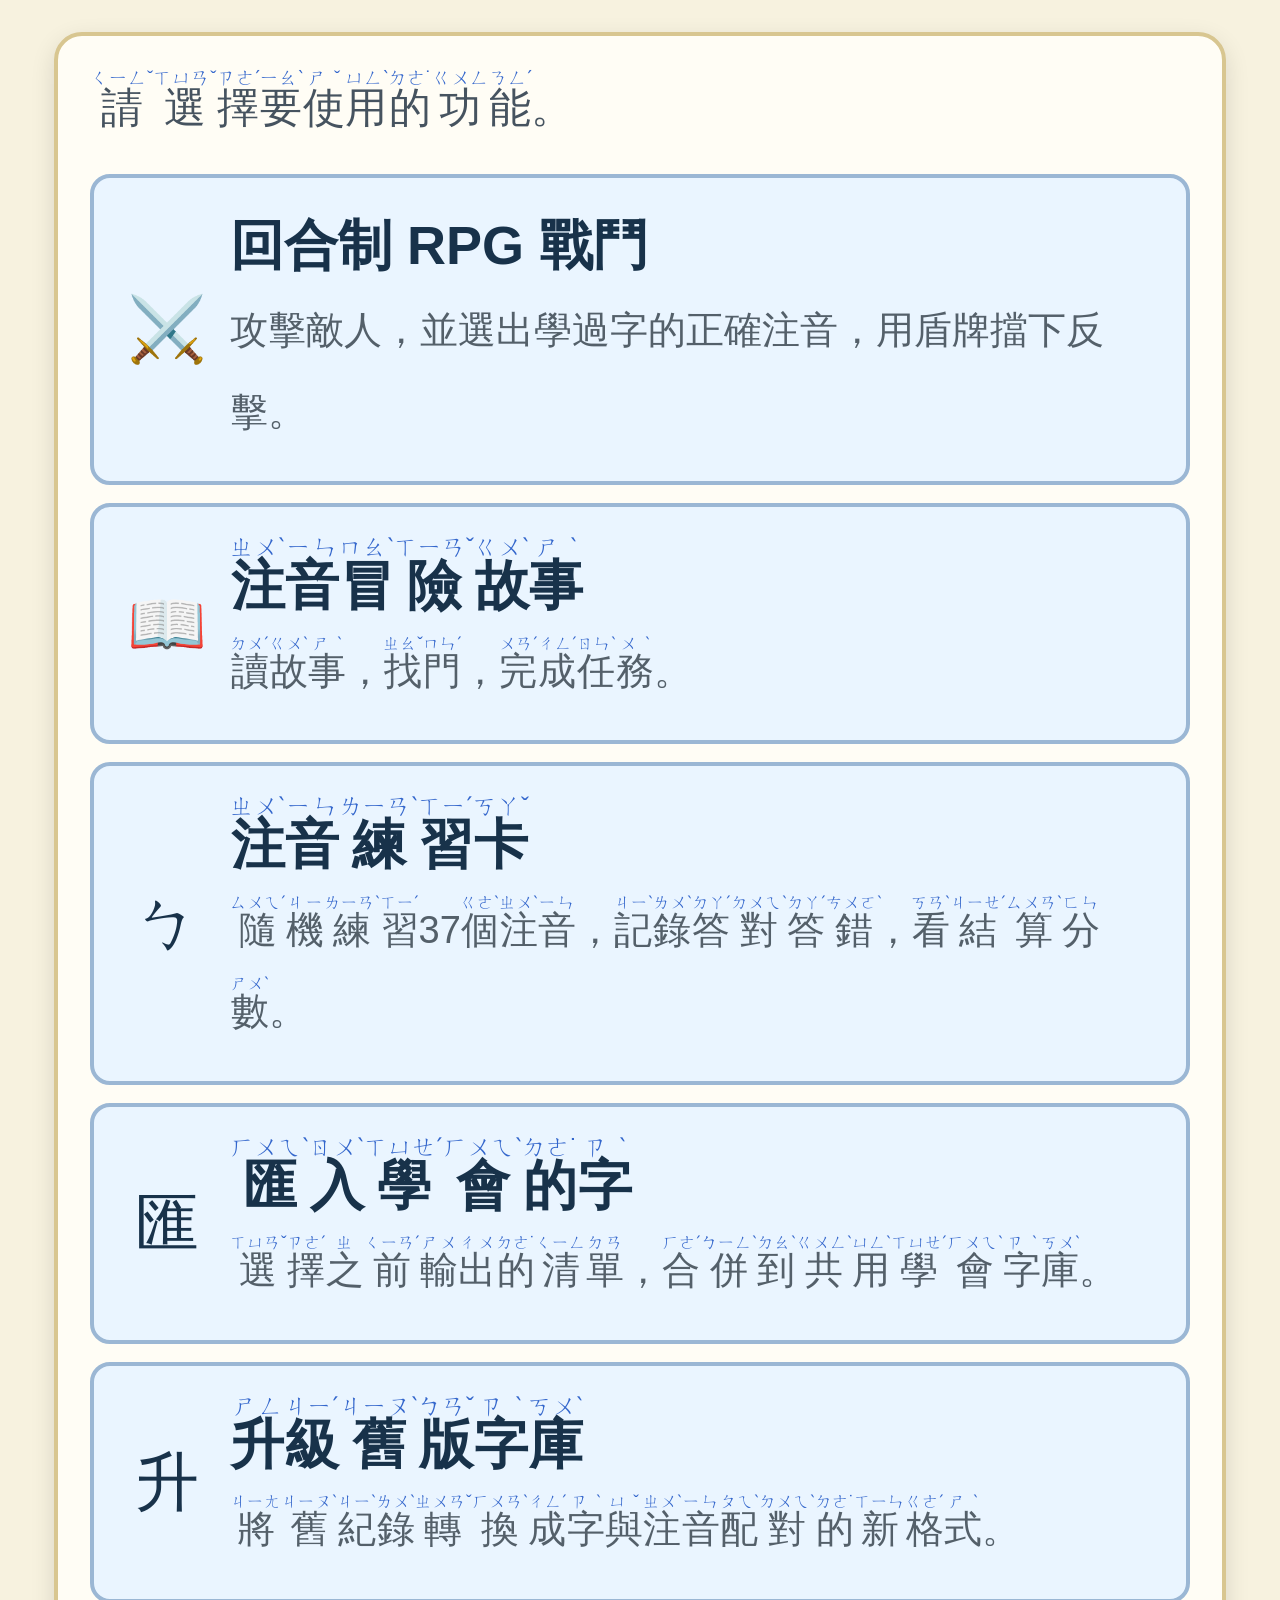
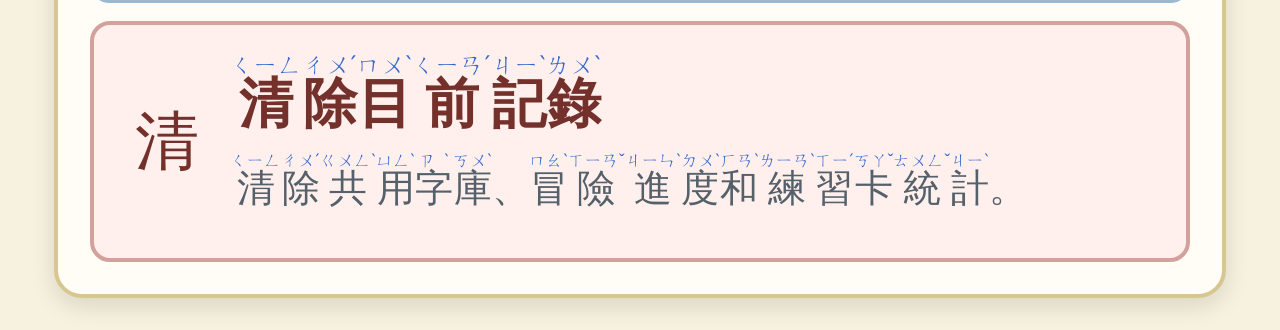
==== commit 29858dd7: "add rpg combat" ====
--- a/index.html
+++ b/index.html
@@ -13,6 +13,13 @@
         <ruby>請<rt>ㄑㄧㄥˇ</rt></ruby><ruby>選<rt>ㄒㄩㄢˇ</rt></ruby><ruby>擇<rt>ㄗㄜˊ</rt></ruby><ruby>要<rt>ㄧㄠˋ</rt></ruby><ruby>使<rt>ㄕˇ</rt></ruby><ruby>用<rt>ㄩㄥˋ</rt></ruby><ruby>的<rt>ㄉㄜ˙</rt></ruby><ruby>功<rt>ㄍㄨㄥ</rt></ruby><ruby>能<rt>ㄋㄥˊ</rt></ruby>。
       </p>
       <div class="game-menu">
+        <a class="game-entry" href="TurnBasedRPG/index.html">
+          <span class="game-entry-icon" aria-hidden="true">⚔️</span>
+          <span class="game-entry-copy">
+            <strong>回合制 RPG 戰鬥</strong>
+            <span class="small">攻擊敵人，並選出學過字的正確注音，用盾牌擋下反擊。</span>
+          </span>
+        </a>
         <a class="game-entry" href="ZhuyinAdventure/index.html">
           <span class="game-entry-icon" aria-hidden="true">📖</span>
           <span class="game-entry-copy">
@@ -34,6 +41,13 @@
             <span class="small"><ruby>選<rt>ㄒㄩㄢˇ</rt></ruby><ruby>擇<rt>ㄗㄜˊ</rt></ruby><ruby>之<rt>ㄓ</rt></ruby><ruby>前<rt>ㄑㄧㄢˊ</rt></ruby><ruby>輸<rt>ㄕㄨ</rt></ruby><ruby>出<rt>ㄔㄨ</rt></ruby><ruby>的<rt>ㄉㄜ˙</rt></ruby><ruby>清<rt>ㄑㄧㄥ</rt></ruby><ruby>單<rt>ㄉㄢ</rt></ruby>，<ruby>合<rt>ㄏㄜˊ</rt></ruby><ruby>併<rt>ㄅㄧㄥˋ</rt></ruby><ruby>到<rt>ㄉㄠˋ</rt></ruby><ruby>共<rt>ㄍㄨㄥˋ</rt></ruby><ruby>用<rt>ㄩㄥˋ</rt></ruby><ruby>學<rt>ㄒㄩㄝˊ</rt></ruby><ruby>會<rt>ㄏㄨㄟˋ</rt></ruby><ruby>字<rt>ㄗˋ</rt></ruby><ruby>庫<rt>ㄎㄨˋ</rt></ruby>。</span>
           </span>
         </button>
+        <button class="game-entry" id="upgrade-learned" type="button">
+          <span class="game-entry-icon" aria-hidden="true">升</span>
+          <span class="game-entry-copy">
+            <strong><ruby>升<rt>ㄕㄥ</rt></ruby><ruby>級<rt>ㄐㄧˊ</rt></ruby><ruby>舊<rt>ㄐㄧㄡˋ</rt></ruby><ruby>版<rt>ㄅㄢˇ</rt></ruby><ruby>字<rt>ㄗˋ</rt></ruby><ruby>庫<rt>ㄎㄨˋ</rt></ruby></strong>
+            <span class="small"><ruby>將<rt>ㄐㄧㄤ</rt></ruby><ruby>舊<rt>ㄐㄧㄡˋ</rt></ruby><ruby>紀<rt>ㄐㄧˋ</rt></ruby><ruby>錄<rt>ㄌㄨˋ</rt></ruby><ruby>轉<rt>ㄓㄨㄢˇ</rt></ruby><ruby>換<rt>ㄏㄨㄢˋ</rt></ruby><ruby>成<rt>ㄔㄥˊ</rt></ruby><ruby>字<rt>ㄗˋ</rt></ruby><ruby>與<rt>ㄩˇ</rt></ruby><ruby>注<rt>ㄓㄨˋ</rt></ruby><ruby>音<rt>ㄧㄣ</rt></ruby><ruby>配<rt>ㄆㄟˋ</rt></ruby><ruby>對<rt>ㄉㄨㄟˋ</rt></ruby><ruby>的<rt>ㄉㄜ˙</rt></ruby><ruby>新<rt>ㄒㄧㄣ</rt></ruby><ruby>格<rt>ㄍㄜˊ</rt></ruby><ruby>式<rt>ㄕˋ</rt></ruby>。</span>
+          </span>
+        </button>
         <button class="game-entry danger-entry" id="clear-records" type="button">
           <span class="game-entry-icon" aria-hidden="true">清</span>
           <span class="game-entry-copy">
@@ -44,6 +58,7 @@
       </div>
     </section>
   </main>
+  <script src="ZhuyinAdventure/zhuyin-map.js"></script>
   <script src="home.js"></script>
 </body>
 </html>
